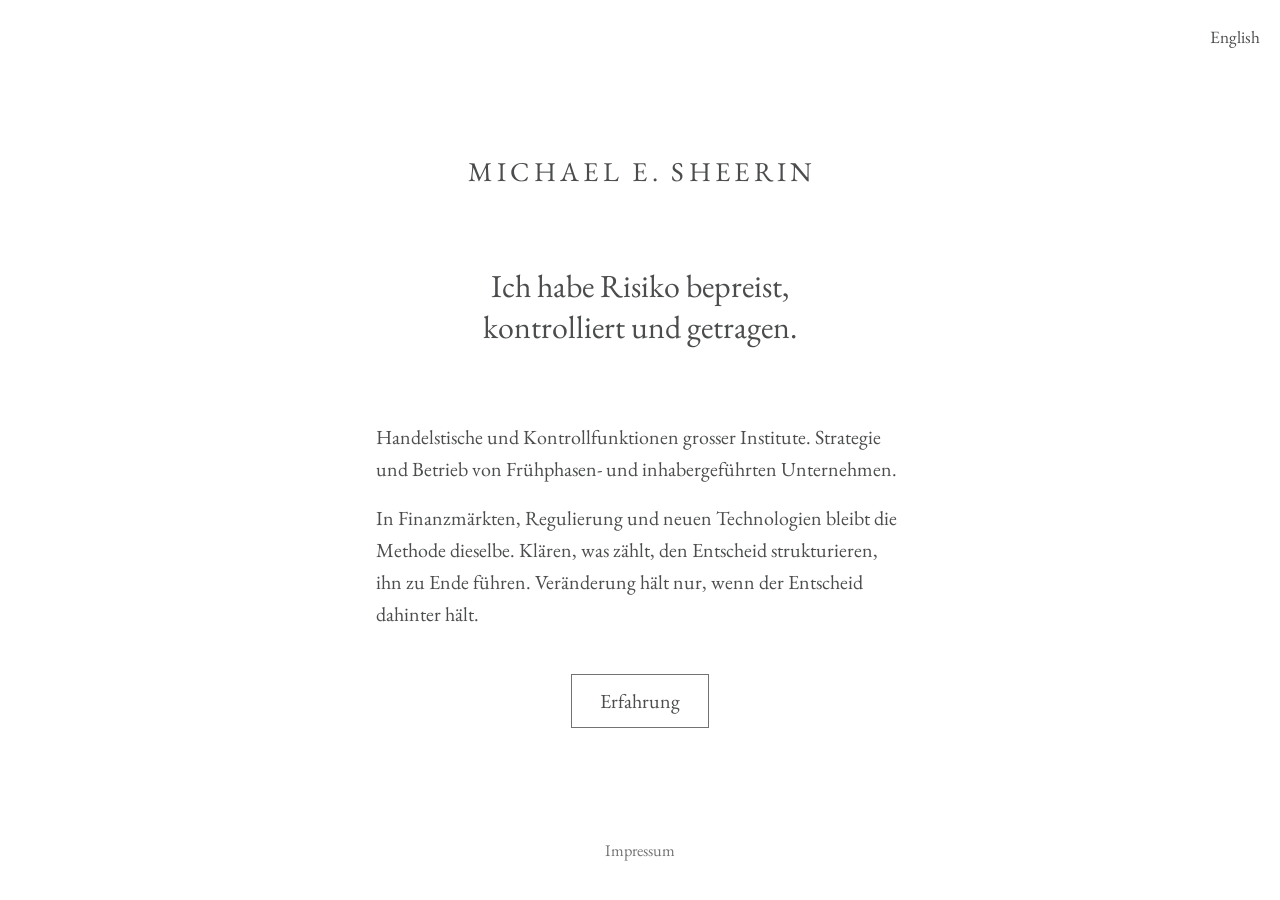
==== de/index.html @ 9ad83b72 "Publish michael.sheerin.ch Co-Authored-By: Claude Opus 5.5 <noreply@anthropic.com> Claude-Session: h" ====
<!doctype html><html lang="de"><head><meta charset="utf-8"><meta name="viewport" content="width=device-width,initial-scale=1"><title>Michael E. Sheerin</title><meta name="description" content="Michael E. Sheerin, Zürich. Märkte, Risiko und Betrieb. Interim Chief of Staff und KI-Readiness."><link rel="icon" href="/favicon.svg" type="image/svg+xml"><link rel="stylesheet" href="/styles.css"></head><body><nav><a class="lang" href="/">English</a></nav><a class="name" href="/de/">Michael E. Sheerin</a><main><h1>Ich habe Risiko bepreist, kontrolliert und getragen.</h1><p>Handelstische und Kontrollfunktionen grosser Institute. Strategie und Betrieb von Frühphasen- und inhabergeführten Unternehmen.</p><p>In Finanzmärkten, Regulierung und neuen Technologien bleibt die Methode dieselbe. Klären, was zählt, den Entscheid strukturieren, ihn zu Ende führen. Veränderung hält nur, wenn der Entscheid dahinter hält.</p><p class="next"><a href="/de/experience/">Erfahrung</a></p></main><footer><a href="/impressum/">Impressum</a></footer></body></html>
---- styles.css ----
@font-face{font-family:G;src:url(/fonts/g.woff2) format("woff2");font-weight:400 800;font-display:swap;unicode-range:U+0000-00FF,U+2013-2014,U+2018-201D,U+2026}
@font-face{font-family:G;src:url(/fonts/g-ext.woff2) format("woff2");font-weight:400 800;font-display:swap;unicode-range:U+0100-02FF}
@font-face{font-family:G;font-style:italic;src:url(/fonts/gi.woff2) format("woff2");font-weight:400 800;font-display:swap}
:root{--ink:#4A4C4D;--p424:#707372}
*{box-sizing:border-box}html{-webkit-text-size-adjust:100%}
body{margin:0;background:#fff;color:var(--ink);font:400 1.25rem/1.6 G,Garamond,Georgia,serif;font-feature-settings:"onum","liga","kern";display:flex;flex-direction:column;min-height:100vh;padding:0 1.25rem}
a{color:inherit;text-decoration-color:var(--p424);text-decoration-thickness:1px;text-underline-offset:.2em}a:hover{text-decoration-thickness:2px}a:focus-visible{outline:2px solid var(--ink);outline-offset:3px}
nav{display:flex;justify-content:center;gap:clamp(1.1rem,3vw,2.25rem);flex-wrap:wrap;padding-top:1.5rem;font-size:1.08rem}nav a{text-decoration:none}nav a:hover{text-decoration:underline}
.name{display:block;text-align:center;text-decoration:none;text-transform:uppercase;letter-spacing:.16em;font-size:clamp(1.3rem,2.6vw,1.7rem);margin:clamp(3.5rem,11vh,6.5rem) 0 0;padding-left:.16em}
main{width:100%;max-width:33rem;margin:0 auto;flex:1}
h1{font-weight:400;font-size:clamp(1.55rem,3.2vw,2rem);line-height:1.3;text-align:center;margin:clamp(3rem,8vh,4.5rem) auto clamp(3rem,8vh,4.5rem);max-width:26ch;text-wrap:balance}
p{margin:0 0 1.1rem;hyphens:manual}
hr{border:0;border-top:1px solid var(--p424);width:3.5rem;margin:2.75rem auto}
.i{font-style:italic;display:block}
.svc{margin-bottom:1.5rem}.fine{font-size:1.05rem;color:var(--p424)}
.links{display:flex;justify-content:center;gap:2.5rem;flex-wrap:wrap;margin:3rem 0 0}
footer{display:flex;justify-content:center;gap:2rem;flex-wrap:wrap;font-size:1.02rem;color:var(--p424);padding:clamp(3.5rem,9vh,5.5rem) 0 2.25rem}
.todo{background:#eee;font-weight:600}.legal h2{font-weight:400;font-size:1.4rem;margin:2.25rem 0 .6rem}

.wh{text-align:center;margin-bottom:1.75rem}main a{white-space:nowrap}.next{text-align:center;margin:2.75rem 0 0}nav{position:relative}.lang{position:absolute;right:0;top:1.5rem}@media (max-width:760px){.lang{position:static}}.wk{font-size:1.08rem;line-height:1.5;margin-bottom:.8rem}@media (max-width:480px){nav{gap:.8rem;font-size:.98rem}}

a,a:hover{text-decoration:none}a{transition:color .15s}a:hover{color:var(--p424)}nav{min-height:3.2rem}.lang{position:absolute;right:0;top:1.5rem}main p:not(.next) a{color:#1F2021;font-weight:500}footer a{color:var(--p424)}footer a:hover{color:var(--ink)}
@media (max-width:760px){.lang{position:absolute}}

.next a{display:inline-block;border:1px solid var(--p424);padding:.6rem 1.75rem}.next a:hover{background:var(--ink);color:#fff}
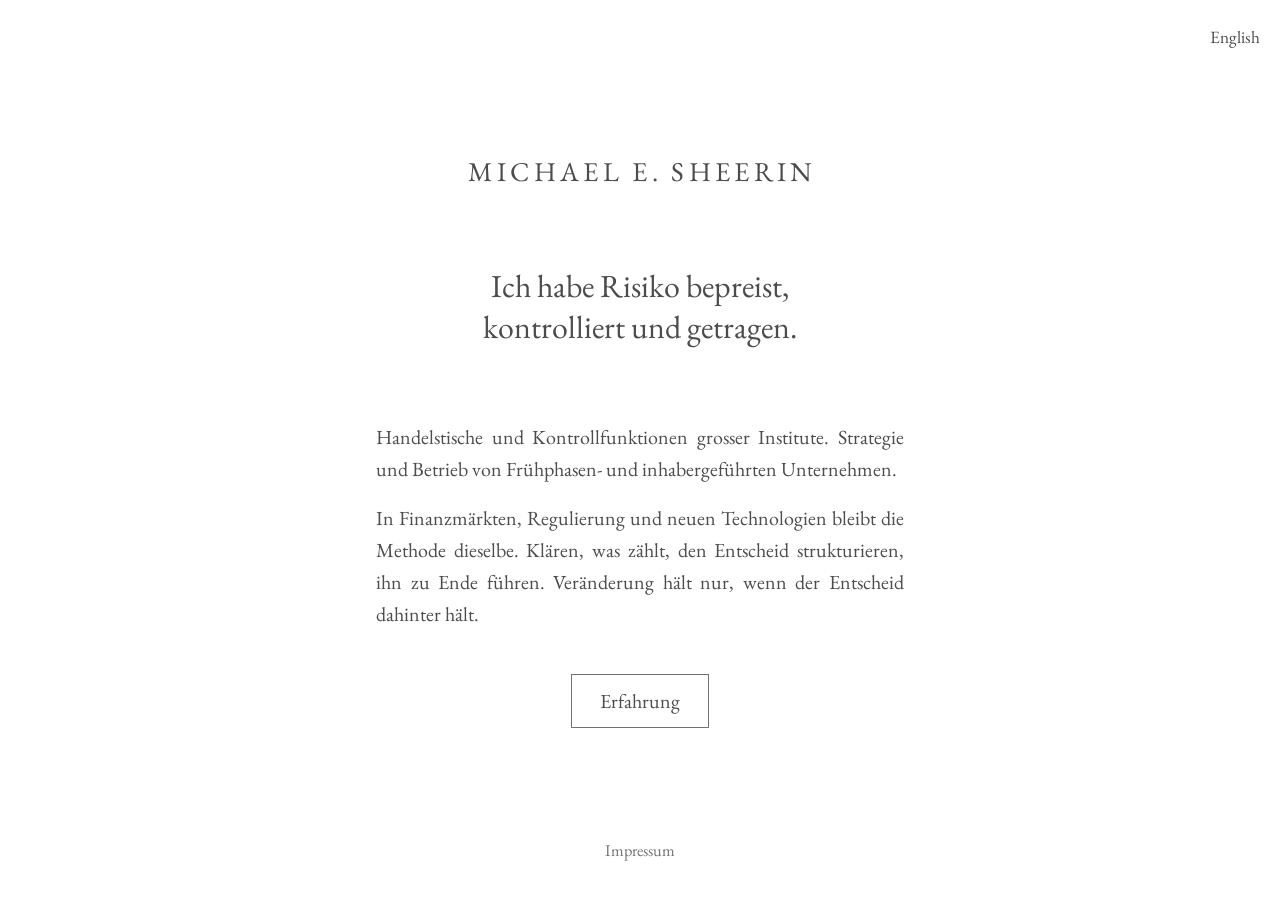
==== commit ca2ed2c0: "Qualify platform wording and neutral meta description Co-Authored-By: Claude Opus 5.5 <noreply@anthr" ====
--- a/de/index.html
+++ b/de/index.html
@@ -1 +1 @@
-<!doctype html><html lang="de"><head><meta charset="utf-8"><meta name="viewport" content="width=device-width,initial-scale=1"><title>Michael E. Sheerin</title><meta name="description" content="Michael E. Sheerin, Zürich. Märkte, Risiko und Betrieb. Interim Chief of Staff und KI-Readiness."><link rel="icon" href="/favicon.svg" type="image/svg+xml"><link rel="stylesheet" href="/styles.css"></head><body><nav><a class="lang" href="/">English</a></nav><a class="name" href="/de/">Michael E. Sheerin</a><main><h1>Ich habe Risiko bepreist, kontrolliert und getragen.</h1><p>Handelstische und Kontrollfunktionen grosser Institute. Strategie und Betrieb von Frühphasen- und inhabergeführten Unternehmen.</p><p>In Finanzmärkten, Regulierung und neuen Technologien bleibt die Methode dieselbe. Klären, was zählt, den Entscheid strukturieren, ihn zu Ende führen. Veränderung hält nur, wenn der Entscheid dahinter hält.</p><p class="next"><a href="/de/experience/">Erfahrung</a></p></main><footer><a href="/impressum/">Impressum</a></footer></body></html>+<!doctype html><html lang="de"><head><meta charset="utf-8"><meta name="viewport" content="width=device-width,initial-scale=1"><title>Michael E. Sheerin</title><meta name="description" content="Michael E. Sheerin, Zürich. Märkte, Risiko und Betrieb."><link rel="icon" href="/favicon.svg" type="image/svg+xml"><link rel="stylesheet" href="/styles.css"></head><body><nav><a class="lang" href="/">English</a></nav><a class="name" href="/de/">Michael E. Sheerin</a><main><h1>Ich habe Risiko bepreist, kontrolliert und getragen.</h1><p>Handelstische und Kontrollfunktionen grosser Institute. Strategie und Betrieb von Frühphasen- und inhabergeführten Unternehmen.</p><p>In Finanzmärkten, Regulierung und neuen Technologien bleibt die Methode dieselbe. Klären, was zählt, den Entscheid strukturieren, ihn zu Ende führen. Veränderung hält nur, wenn der Entscheid dahinter hält.</p><p class="next"><a href="/de/experience/">Erfahrung</a></p></main><footer><a href="/impressum/">Impressum</a></footer></body></html>
--- a/styles.css
+++ b/styles.css
@@ -24,3 +24,5 @@
 @media (max-width:760px){.lang{position:absolute}}
 
 .next a{display:inline-block;border:1px solid var(--p424);padding:.6rem 1.75rem}.next a:hover{background:var(--ink);color:#fff}
+
+main p:not(.next){text-align:justify;hyphens:auto;-webkit-hyphens:auto}.i{text-align:left}
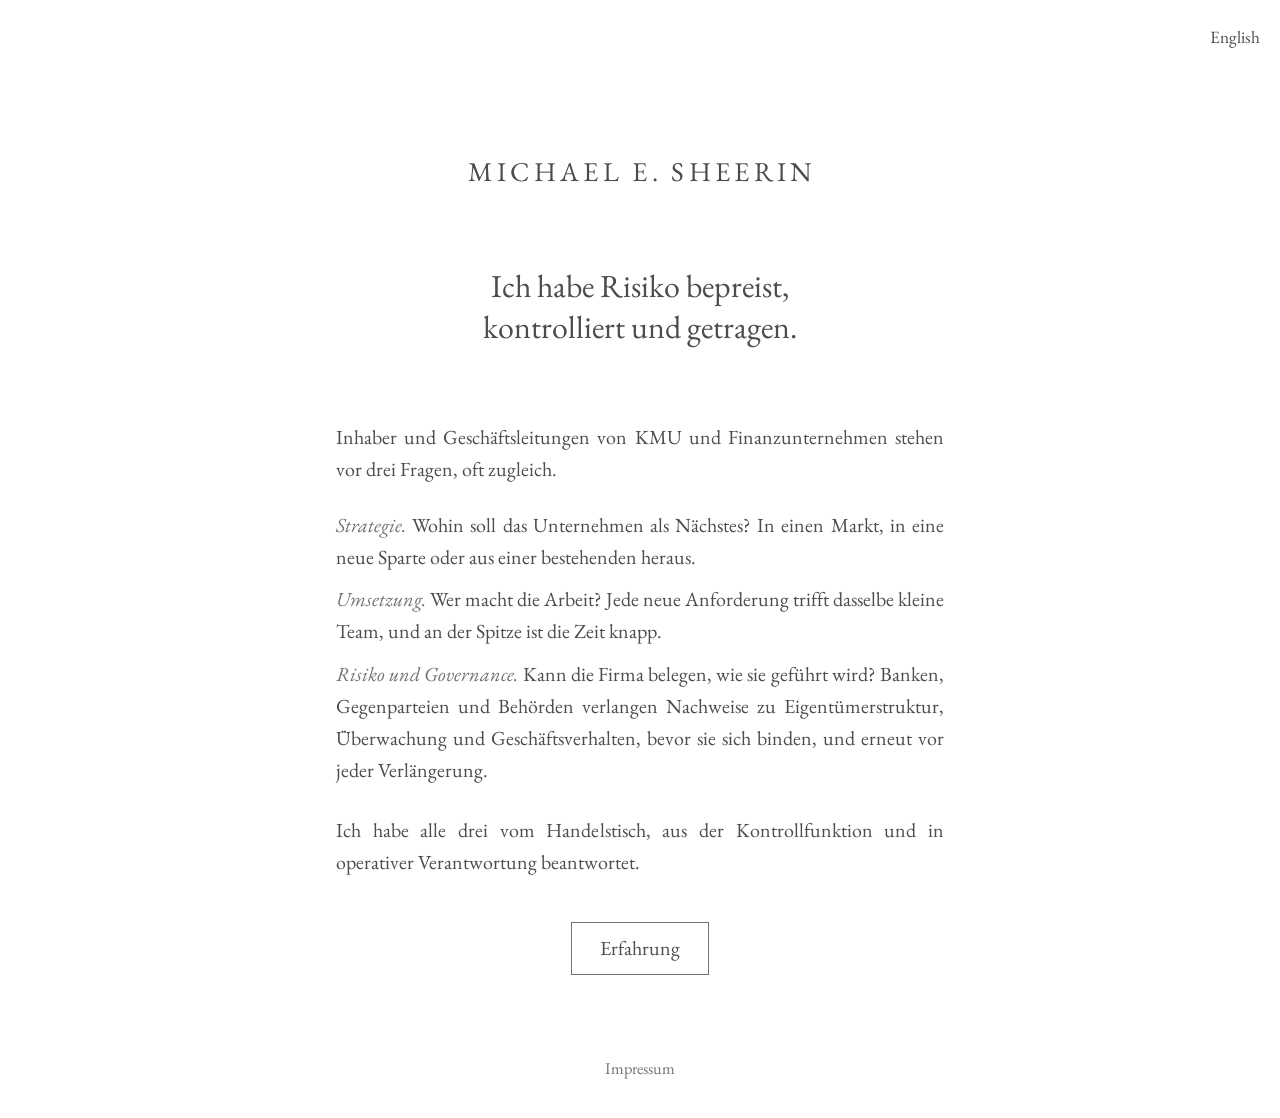
==== commit 49856ce7: "Rework site around three questions: Home, Experience, Mandates Co-Authored-By: Claude Opus 5.5 <nore" ====
--- a/de/index.html
+++ b/de/index.html
@@ -1 +1 @@
-<!doctype html><html lang="de"><head><meta charset="utf-8"><meta name="viewport" content="width=device-width,initial-scale=1"><title>Michael E. Sheerin</title><meta name="description" content="Michael E. Sheerin, Zürich. Märkte, Risiko und Betrieb."><link rel="icon" href="/favicon.svg" type="image/svg+xml"><link rel="stylesheet" href="/styles.css"></head><body><nav><a class="lang" href="/">English</a></nav><a class="name" href="/de/">Michael E. Sheerin</a><main><h1>Ich habe Risiko bepreist, kontrolliert und getragen.</h1><p>Handelstische und Kontrollfunktionen grosser Institute. Strategie und Betrieb von Frühphasen- und inhabergeführten Unternehmen.</p><p>In Finanzmärkten, Regulierung und neuen Technologien bleibt die Methode dieselbe. Klären, was zählt, den Entscheid strukturieren, ihn zu Ende führen. Veränderung hält nur, wenn der Entscheid dahinter hält.</p><p class="next"><a href="/de/experience/">Erfahrung</a></p></main><footer><a href="/impressum/">Impressum</a></footer></body></html>+<!doctype html><html lang="de"><head><meta charset="utf-8"><meta name="viewport" content="width=device-width,initial-scale=1"><title>Michael E. Sheerin</title><meta name="description" content="Michael E. Sheerin. Unabhängige Mandate in Strategie, Umsetzung sowie Risiko und Governance."><link rel="icon" href="/favicon.svg" type="image/svg+xml"><link rel="stylesheet" href="/styles.css"></head><body><nav><a class="lang" href="/">English</a></nav><a class="name" href="/de/">Michael E. Sheerin</a><main><h1>Ich habe Risiko bepreist, kontrolliert und getragen.</h1><p class="lead">Inhaber und Geschäftsleitungen von KMU und Finanzunternehmen stehen vor drei Fragen, oft zugleich.</p><p class="row"><span class="ri">Strategie.</span> Wohin soll das Unternehmen als Nächstes? In einen Markt, in eine neue Sparte oder aus einer bestehenden heraus.</p><p class="row"><span class="ri">Umsetzung.</span> Wer macht die Arbeit? Jede neue Anforderung trifft dasselbe kleine Team, und an der Spitze ist die Zeit knapp.</p><p class="row"><span class="ri">Risiko und Governance.</span> Kann die Firma belegen, wie sie geführt wird? Banken, Gegenparteien und Behörden verlangen Nachweise zu Eigentümerstruktur, Überwachung und Geschäftsverhalten, bevor sie sich binden, und erneut vor jeder Verlängerung.</p><p class="lead close">Ich habe alle drei vom Handelstisch, aus der Kontrollfunktion und in operativer Verantwortung beantwortet.</p><p class="next"><a href="/de/experience/">Erfahrung</a></p></main><footer><a href="/impressum/">Impressum</a></footer></body></html>
--- a/styles.css
+++ b/styles.css
@@ -26,3 +26,13 @@
 .next a{display:inline-block;border:1px solid var(--p424);padding:.6rem 1.75rem}.next a:hover{background:var(--ink);color:#fff}
 
 main p:not(.next){text-align:justify;hyphens:auto;-webkit-hyphens:auto}.i{text-align:left}
+
+.tr{display:block;font-style:italic;color:var(--p424);margin-top:.35rem;text-align:left}
+
+.row{margin:0 0 .65rem}.ri{font-style:italic;color:var(--p424)}.lead{margin-bottom:1.5rem}.close{margin-top:1.75rem}
+
+.role{text-align:center!important;font-size:.95rem;letter-spacing:.14em;text-transform:uppercase;color:var(--p424);margin:.25rem 0 2.75rem}
+
+.cap{font-weight:400;font-size:1.05rem;text-transform:uppercase;letter-spacing:.16em;text-align:center;color:var(--p424);margin:2.25rem 0 1rem}
+
+main{max-width:38rem}main p.fine{text-align:left;hyphens:none;-webkit-hyphens:none}
